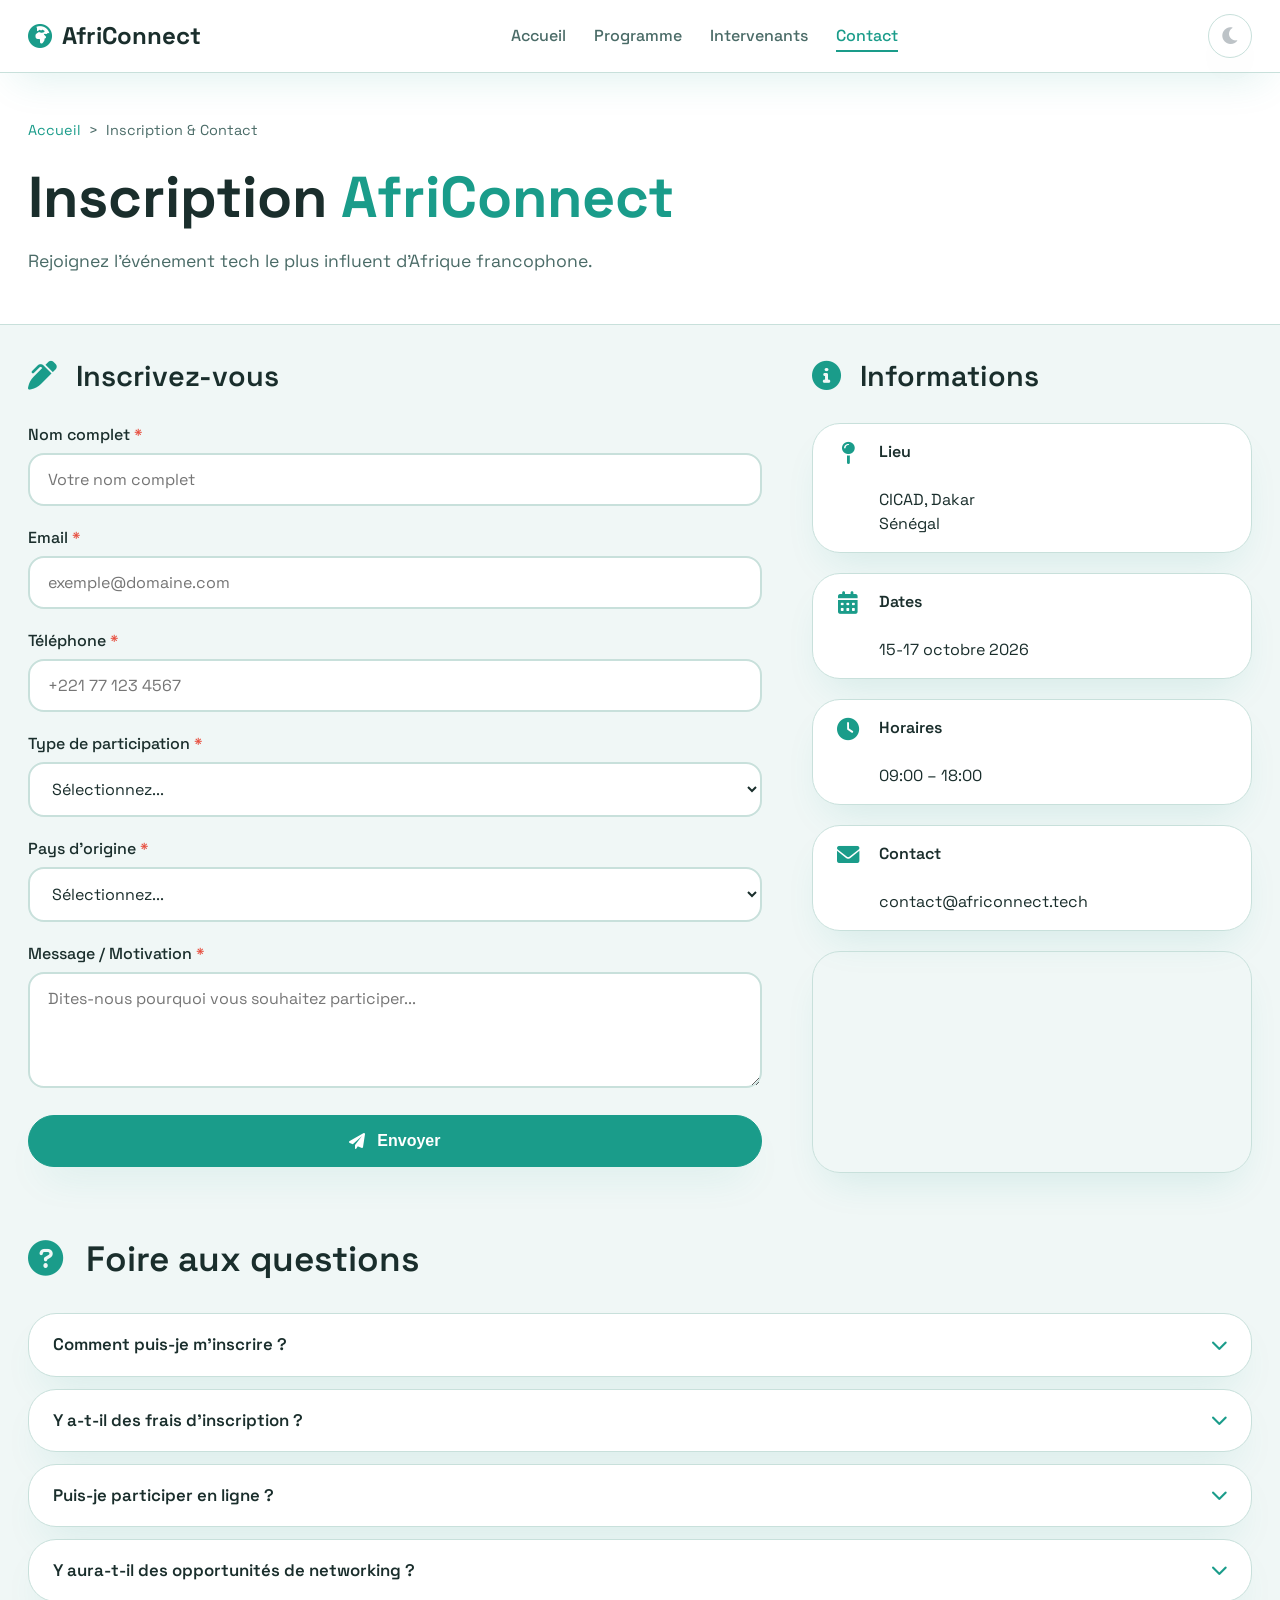
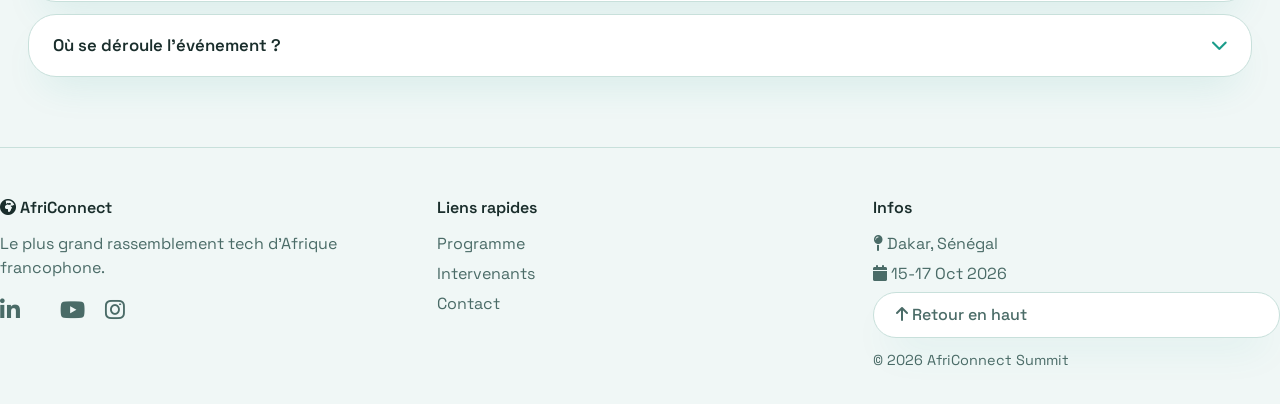
==== contact.html @ 30c9c3df "Initialisation du projet - structure HTML et CSS de base" ====
<!DOCTYPE html>
<html lang="fr">
<head>
    <meta charset="UTF-8" />
    <meta name="viewport" content="width=device-width, initial-scale=1.0" />
    <title>AfriConnect Summit 2026 · Inscription & Contact</title>
    <link rel="preconnect" href="https://fonts.googleapis.com" />
    <link rel="preconnect" href="https://fonts.gstatic.com" crossorigin />
    <link href="https://fonts.googleapis.com/css2?family=Space+Grotesk:wght@400;500;600;700&display=swap" rel="stylesheet" />
    <link rel="stylesheet" href="https://cdnjs.cloudflare.com/ajax/libs/font-awesome/6.0.0-beta3/css/all.min.css" />
    <link rel="stylesheet" href="css/style.css" />

</head>
<body>

    <!--  NAVBAR  -->
    <header class="navbar">
        <a href="index.html" class="logo"><i class="fas fa-globe-africa"></i> AfriConnect</a>
        <input type="checkbox" id="menu-toggle" class="menu-toggle" />
        <label for="menu-toggle" class="hamburger" aria-label="Menu">
            <i class="fas fa-bars"></i>
        </label>
        <div class="nav-links">
            <a href="index.html">Accueil</a>
            <a href="programme.html">Programme</a>
            <a href="intervenants.html">Intervenants</a>
            <a href="contact.html" class="active">Contact</a>
        </div>
        <div class="nav-right">
            <label class="theme-toggle" aria-label="Thème">
                <input type="checkbox" id="themeCheckbox" />
                <i class="fas fa-moon"></i>
                <i class="fas fa-sun"></i>
            </label>
        </div>
    </header>

    <!--  HERO INTERNE  -->
    <section class="inner-hero">
        <div class="container">
            <div class="breadcrumb">
                <a href="index.html">Accueil</a>
                <span class="separator">></span>
                <span>Inscription & Contact</span>
            </div>
            <h1>Inscription <span>AfriConnect</span></h1>
            <p>Rejoignez l'événement tech le plus influent d'Afrique francophone.</p>
        </div>
    </section>

    <!--  FORMULAIRE 2 COLONNES  -->
    <section class="container">
        <div class="contact-wrapper">
            <!-- Formulaire -->
            <div class="form-col">
                <form id="inscriptionForm" novalidate>
                    <h2><i class="fas fa-pen-alt"></i> Inscrivez-vous</h2>
                    
                    <div class="form-group">
                        <label for="nom">Nom complet <span class="required">*</span></label>
                        <input type="text" id="nom" placeholder="Votre nom complet" required />
                        <span class="error-msg" id="nomError">Veuillez saisir votre nom.</span>
                    </div>

                    <div class="form-group">
                        <label for="email">Email <span class="required">*</span></label>
                        <input type="email" id="email" placeholder="exemple@domaine.com" required />
                        <span class="error-msg" id="emailError">Email invalide (ex: nom@domaine.com).</span>
                    </div>

                    <div class="form-group">
                        <label for="telephone">Téléphone <span class="required">*</span></label>
                        <input type="tel" id="telephone" placeholder="+221 77 123 4567" required />
                        <span class="error-msg" id="telephoneError">Minimum 8 chiffres.</span>
                    </div>

                    <div class="form-group">
                        <label for="participation">Type de participation <span class="required">*</span></label>
                        <select id="participation" required>
                            <option value="">Sélectionnez...</option>
                            <option value="presentiel">Présentiel</option>
                            <option value="en-ligne">En ligne</option>
                            <option value="exposant">Exposant</option>
                            <option value="intervenant">Intervenant</option>
                        </select>
                        <span class="error-msg" id="participationError">Veuillez choisir un type.</span>
                    </div>

                    <div class="form-group">
                        <label for="pays">Pays d'origine <span class="required">*</span></label>
                        <select id="pays" required>
                            <option value="">Sélectionnez...</option>
                            <option value="Senegal">Sénégal</option>
                            <option value="CoteIvoire">Côte d'Ivoire</option>
                            <option value="Mali">Mali</option>
                            <option value="Nigeria">Nigeria</option>
                            <option value="Ghana">Ghana</option>
                            <option value="Maroc">Maroc</option>
                            <option value="Tunisie">Tunisie</option>
                            <option value="Algerie">Algérie</option>
                            <option value="Cameroun">Cameroun</option>
                            <option value="RD Congo">RD Congo</option>
                            <option value="Benin">Bénin</option>
                            <option value="Togo">Togo</option>
                        </select>
                        <span class="error-msg" id="paysError">Veuillez sélectionner votre pays.</span>
                    </div>

                    <div class="form-group">
                        <label for="message">Message / Motivation <span class="required">*</span></label>
                        <textarea id="message" rows="4" placeholder="Dites-nous pourquoi vous souhaitez participer..." required></textarea>
                        <span class="error-msg" id="messageError">Minimum 20 caractères.</span>
                    </div>

                    <button type="submit" class="btn btn-primary btn-full"><i class="fas fa-paper-plane"></i> Envoyer</button>
                    <div id="formSuccess" class="success-msg" style="display:none;">
                        <i class="fas fa-check-circle"></i> Inscription validée ! Merci de votre confiance.
                    </div>
                </form>
            </div>

            <!-- Infos droite -->
            <div class="info-col">
                <h2><i class="fas fa-info-circle"></i> Informations</h2>
                <div class="info-item">
                    <i class="fas fa-map-pin"></i>
                    <div><strong>Lieu</strong><br />CICAD, Dakar<br />Sénégal</div>
                </div>
                <div class="info-item">
                    <i class="fas fa-calendar-alt"></i>
                    <div><strong>Dates</strong><br />15-17 octobre 2026</div>
                </div>
                <div class="info-item">
                    <i class="fas fa-clock"></i>
                    <div><strong>Horaires</strong><br />09:00 – 18:00</div>
                </div>
                <div class="info-item">
                    <i class="fas fa-envelope"></i>
                    <div><strong>Contact</strong><br />contact@africonnect.tech</div>
                </div>

                <!-- Carte Google Maps -->
                <div class="map-container">
                    <iframe src="https://www.google.com/maps/embed?pb=!1m18!1m12!1m3!1d15436.78656606714!2d-17.467199!3d14.6937!2m3!1f0!2f0!3f0!3m2!1i1024!2i768!4f13.1!3m3!1m2!1s0xec173d0b2e5c4f7%3A0x5a3a6b6f8c4d8a7!2sDakar%2C%20S%C3%A9n%C3%A9gal!5e0!3m2!1sfr!2sfr!4v1700000000000" 
                            allowfullscreen="" loading="lazy" referrerpolicy="no-referrer-when-downgrade">
                    </iframe>
                </div>
            </div>
        </div>
    </section>

    <!--  FAQ ACCORDÉON CSS PUR  -->
    <section class="container" id="faq">
        <h2 class="section-title"><i class="fas fa-question-circle"></i> Foire aux questions</h2>
        <div class="faq-container">
            <div class="faq-item">
                <input type="checkbox" id="faq1" />
                <label for="faq1" class="faq-question">
                    <span>Comment puis-je m'inscrire ?</span>
                    <i class="fas fa-chevron-down"></i>
                </label>
                <div class="faq-answer">
                    <p>Vous pouvez vous inscrire directement via le formulaire d'inscription ci-dessus. Une confirmation vous sera envoyée par email.</p>
                </div>
            </div>
            <div class="faq-item">
                <input type="checkbox" id="faq2" />
                <label for="faq2" class="faq-question">
                    <span>Y a-t-il des frais d'inscription ?</span>
                    <i class="fas fa-chevron-down"></i>
                </label>
                <div class="faq-answer">
                    <p>L'inscription est gratuite pour les étudiants et les startups. Pour les professionnels, un tarif préférentiel est disponible jusqu'au 1er septembre.</p>
                </div>
            </div>
            <div class="faq-item">
                <input type="checkbox" id="faq3" />
                <label for="faq3" class="faq-question">
                    <span>Puis-je participer en ligne ?</span>
                    <i class="fas fa-chevron-down"></i>
                </label>
                <div class="faq-answer">
                    <p>Oui, une option de participation à distance est disponible avec accès aux streams et aux sessions de networking virtuelles.</p>
                </div>
            </div>
            <div class="faq-item">
                <input type="checkbox" id="faq4" />
                <label for="faq4" class="faq-question">
                    <span>Y aura-t-il des opportunités de networking ?</span>
                    <i class="fas fa-chevron-down"></i>
                </label>
                <div class="faq-answer">
                    <p>Plusieurs temps de networking sont prévus : pauses café, déjeuners, cocktail de clôture et une application de mise en relation.</p>
                </div>
            </div>
            <div class="faq-item">
                <input type="checkbox" id="faq5" />
                <label for="faq5" class="faq-question">
                    <span>Où se déroule l'événement ?</span>
                    <i class="fas fa-chevron-down"></i>
                </label>
                <div class="faq-answer">
                    <p>Le sommet a lieu au CICAD (Centre International de Conférences Abdou Diouf) à Dakar, Sénégal.</p>
                </div>
            </div>
        </div>
    </section>

    <!--  FOOTER  -->
    <footer class="container footer">
        <div class="footer-col">
            <h4><i class="fas fa-globe-africa" style="color: var(--accent);"></i> AfriConnect</h4>
            <p>Le plus grand rassemblement tech d'Afrique francophone.</p>
            <div class="footer-socials">
                <a href="#"><i class="fab fa-linkedin-in"></i></a>
                <a href="#"><i class="fab fa-x-twitter"></i></a>
                <a href="#"><i class="fab fa-youtube"></i></a>
                <a href="#"><i class="fab fa-instagram"></i></a>
            </div>
        </div>
        <div class="footer-col">
            <h4>Liens rapides</h4>
            <a href="programme.html">Programme</a>
            <a href="intervenants.html">Intervenants</a>
            <a href="contact.html">Contact</a>
        </div>
        <div class="footer-col">
            <h4>Infos</h4>
            <p><i class="fas fa-map-pin"></i> Dakar, Sénégal</p>
            <p><i class="fas fa-calendar"></i> 15-17 Oct 2026</p>
            <a href="#" class="back-top"><i class="fas fa-arrow-up"></i> Retour en haut</a>
            <div class="copyright">© 2026 AfriConnect Summit</div>
        </div>
    </footer>

    <script src="js/main.js"></script>
</body>
</html>
---- css/style.css ----
/* ============================================
   AFRICONNECT SUMMIT 2026 - STYLE GLOBAL
   Couleurs aqua / turquoise
   ============================================ */

/* --------------------------------------------
   RESET & VARIABLES
   -------------------------------------------- */

* {
    margin: 0;
    padding: 0;
    box-sizing: border-box;
}

:root {
    --bg: #f0f7f6;
    --blanc: #ffffff;
    --texte: #1a2e2c;
    --texte-clair: #4a6b67;
    --aqua: #1a9c8a;
    --aqua-clair: #4fc3b5;
    --aqua-fonce: #0e7a6b;
    --aqua-pale: #b8e6de;
    --bordure: #c8e0db;
    --ombre: 0 20px 40px -16px rgba(26, 156, 138, 0.15);
    --coins: 28px;
}

body:has(#themeCheckbox:checked) {
    --bg: #0d1f1d;
    --blanc: #1a2e2c;
    --texte: #d4f0eb;
    --texte-clair: #8fcbc0;
    --aqua: #4fc3b5;
    --aqua-clair: #7ad6ca;
    --aqua-fonce: #2a9d8f;
    --aqua-pale: #2a5a54;
    --bordure: #2a4a45;
    --ombre: 0 20px 40px -16px rgba(0,0,0,0.6);
}

body:has(#themeCheckbox:checked) .theme-toggle .fa-moon {
    display: none;
}
body:has(#themeCheckbox:not(:checked)) .theme-toggle .fa-sun {
    display: none;
}

html {
    scroll-behavior: smooth;
}

body {
    font-family: 'Space Grotesk', sans-serif;
    background: var(--bg);
    color: var(--texte);
    transition: background 0.3s;
    line-height: 1.5;
}

.container {
    max-width: 1280px;
    margin: 0 auto;
    padding: 0 28px;
}


/* --------------------------------------------
   NAVBAR (fixe)
   -------------------------------------------- */

.navbar {
    position: fixed;
    top: 0;
    left: 0;
    width: 100%;
    background: var(--blanc);
    border-bottom: 1px solid var(--bordure);
    box-shadow: var(--ombre);
    z-index: 999;
    padding: 14px 28px;
    display: flex;
    justify-content: space-between;
    align-items: center;
    flex-wrap: wrap;
    gap: 12px;
}

.navbar .logo {
    font-weight: 700;
    font-size: 1.5rem;
    display: flex;
    align-items: center;
    gap: 10px;
    color: var(--texte);
    text-decoration: none;
}

.navbar .logo i {
    color: var(--aqua);
}

.nav-links {
    display: flex;
    gap: 28px;
    font-weight: 500;
}

.nav-links a {
    text-decoration: none;
    color: var(--texte-clair);
    transition: 0.2s;
    position: relative;
}

.nav-links a::after {
    content: '';
    position: absolute;
    bottom: -4px;
    left: 0;
    width: 0;
    height: 2px;
    background: var(--aqua);
    transition: 0.25s;
}

.nav-links a:hover {
    color: var(--texte);
}

.nav-links a:hover::after {
    width: 100%;
}

.nav-links a.active {
    color: var(--aqua);
}

.nav-links a.active::after {
    width: 100%;
}

.nav-right {
    display: flex;
    align-items: center;
    gap: 16px;
}

.menu-toggle {
    display: none;
}

.hamburger {
    display: none;
    font-size: 1.6rem;
    cursor: pointer;
    color: var(--texte);
    background: none;
    border: none;
}

.menu-toggle:checked ~ .nav-links {
    display: flex;
}

.theme-toggle {
    background: var(--blanc);
    border: 1px solid var(--bordure);
    border-radius: 60px;
    width: 44px;
    height: 44px;
    font-size: 1.2rem;
    display: flex;
    align-items: center;
    justify-content: center;
    cursor: pointer;
    color: var(--texte);
    transition: 0.2s;
    box-shadow: var(--ombre);
    position: relative;
}

.theme-toggle:hover {
    transform: scale(0.92);
}

.theme-toggle input {
    position: absolute;
    opacity: 0;
    width: 0;
    height: 0;
}

.theme-toggle .fa-sun {
    color: #f39c12;
}
.theme-toggle .fa-moon {
    color: #bdc3c7;
}


/* --------------------------------------------
   BOUTONS
   -------------------------------------------- */

.btn {
    background: var(--blanc);
    border: 1px solid var(--bordure);
    padding: 16px 36px;
    border-radius: 80px;
    font-weight: 600;
    font-size: 1rem;
    color: var(--texte);
    text-decoration: none;
    display: inline-flex;
    align-items: center;
    gap: 12px;
    transition: 0.2s;
    box-shadow: var(--ombre);
    cursor: pointer;
}

.btn-primary {
    background: var(--aqua);
    border-color: var(--aqua);
    color: #fff;
}

.btn-primary:hover {
    background: var(--aqua-clair);
    transform: translateY(-3px);
}

.btn-outline:hover {
    background: var(--blanc);
    border-color: var(--aqua);
    color: var(--aqua);
    transform: translateY(-3px);
}

.btn-full {
    width: 100%;
    justify-content: center;
}

.btn-center {
    text-align: center;
    margin: 12px 0 20px;
}


/* --------------------------------------------
   HERO INTERNE (pages programme, intervenants, contact)
   -------------------------------------------- */

.inner-hero {
    padding: 120px 0 50px;
    background: var(--blanc);
    border-bottom: 1px solid var(--bordure);
    margin-bottom: 20px;
}

.inner-hero h1 {
    font-size: clamp(2.4rem, 6vw, 3.6rem);
    font-weight: 700;
    margin: 12px 0 8px;
}

.inner-hero h1 span {
    color: var(--aqua);
}

.inner-hero p {
    font-size: 1.1rem;
    color: var(--texte-clair);
    max-width: 600px;
}

.breadcrumb {
    display: flex;
    align-items: center;
    gap: 8px;
    font-size: 0.9rem;
    color: var(--texte-clair);
    margin-bottom: 12px;
}

.breadcrumb a {
    color: var(--aqua);
    text-decoration: none;
}

.breadcrumb a:hover {
    text-decoration: underline;
}


/* --------------------------------------------
   TITRES DE SECTIONS
   -------------------------------------------- */

.section-title {
    font-size: 2.2rem;
    font-weight: 600;
    margin: 60px 0 28px;
}

.section-title i {
    color: var(--aqua);
    margin-right: 14px;
}


/* --------------------------------------------
   ANIMATIONS
   -------------------------------------------- */

.section-fade {
    opacity: 0;
    transform: translateY(20px);
    animation: fadeInScroll 0.7s ease forwards;
}

.section-fade:nth-child(1) { animation-delay: 0.1s; }
.section-fade:nth-child(2) { animation-delay: 0.2s; }
.section-fade:nth-child(3) { animation-delay: 0.3s; }
.section-fade:nth-child(4) { animation-delay: 0.4s; }
.section-fade:nth-child(5) { animation-delay: 0.5s; }

@keyframes fadeInScroll {
    0% { opacity: 0; transform: translateY(20px); }
    100% { opacity: 1; transform: translateY(0); }
}


/* --------------------------------------------
   FOOTER
   -------------------------------------------- */

.footer {
    margin-top: 70px;
    padding: 48px 0 32px;
    border-top: 1px solid var(--bordure);
    display: flex;
    flex-wrap: wrap;
    justify-content: space-between;
    gap: 30px;
}

.footer-col {
    flex: 1 1 180px;
}

.footer-col h4 {
    font-weight: 600;
    margin-bottom: 12px;
}

.footer-col a,
.footer-col p {
    color: var(--texte-clair);
    text-decoration: none;
    display: block;
    margin: 6px 0;
    transition: 0.2s;
}

.footer-col a:hover {
    color: var(--aqua);
}

.footer-socials {
    display: flex;
    gap: 20px;
    font-size: 1.4rem;
    margin-top: 8px;
}

.footer-socials a {
    color: var(--texte-clair);
    transition: 0.2s;
}

.footer-socials a:hover {
    color: var(--aqua);
    transform: translateY(-2px);
}

.back-top {
    display: inline-block;
    margin-top: 12px;
    background: var(--blanc);
    border: 1px solid var(--bordure);
    border-radius: 60px;
    padding: 10px 22px;
    font-weight: 500;
    color: var(--texte);
    text-decoration: none;
    box-shadow: var(--ombre);
    transition: 0.2s;
}

.back-top:hover {
    background: var(--aqua);
    color: #fff;
    border-color: var(--aqua);
}

.copyright {
    color: var(--texte-clair);
    font-size: 0.9rem;
    margin-top: 12px;
}


/* ============================================
   PAGE ACCUEIL (index.html)
   ============================================ */

.hero {
    min-height: 100vh;
    display: flex;
    align-items: center;
    padding: 100px 0 60px;
    animation: fadeInUp 0.9s ease forwards;
}

@keyframes fadeInUp {
    0% { opacity: 0; transform: translateY(30px); }
    100% { opacity: 1; transform: translateY(0); }
}

.hero-content {
    max-width: 820px;
}

.hero-badge {
    display: inline-flex;
    align-items: center;
    gap: 10px;
    background: var(--blanc);
    border: 1px solid var(--bordure);
    border-radius: 60px;
    padding: 8px 22px 8px 18px;
    font-weight: 500;
    font-size: 0.9rem;
    color: var(--texte-clair);
    box-shadow: var(--ombre);
    margin-bottom: 24px;
}

.hero-badge i {
    color: var(--aqua);
}

.hero h1 {
    font-size: clamp(2.8rem, 9vw, 5rem);
    font-weight: 700;
    line-height: 1.1;
}

.hero h1 span {
    color: var(--aqua);
    border-bottom: 4px solid var(--aqua-clair);
}

.hero p {
    font-size: 1.25rem;
    color: var(--texte-clair);
    max-width: 580px;
    margin: 20px 0 24px;
}

.hero-actions {
    display: flex;
    flex-wrap: wrap;
    gap: 18px;
    margin-bottom: 30px;
}

.countdown {
    display: flex;
    gap: 20px;
    flex-wrap: wrap;
    margin-top: 8px;
}

.countdown-item {
    background: var(--blanc);
    border: 1px solid var(--bordure);
    border-radius: 20px;
    padding: 12px 24px;
    min-width: 80px;
    text-align: center;
    box-shadow: var(--ombre);
}

.countdown-item .number {
    font-size: 2.2rem;
    font-weight: 700;
    color: var(--aqua);
    line-height: 1.2;
}

.countdown-item .label {
    font-size: 0.8rem;
    text-transform: uppercase;
    letter-spacing: 0.06em;
    color: var(--texte-clair);
}

.stats-grid {
    display: grid;
    grid-template-columns: repeat(auto-fit, minmax(160px, 1fr));
    gap: 28px;
    margin: 20px 0 40px;
}

.stat-card {
    background: var(--blanc);
    border-radius: var(--coins);
    padding: 28px 16px;
    text-align: center;
    border: 1px solid var(--bordure);
    box-shadow: var(--ombre);
    transition: 0.2s;
}

.stat-card:hover {
    border-color: var(--aqua-clair);
    transform: translateY(-4px);
}

.stat-number {
    font-size: 3rem;
    font-weight: 700;
    color: var(--aqua);
    line-height: 1.2;
}

.stat-label {
    font-size: 1rem;
    color: var(--texte-clair);
    margin-top: 4px;
}

.flex-3 {
    display: flex;
    flex-wrap: wrap;
    gap: 30px;
    margin: 16px 0 30px;
}

.flex-3 .arg {
    flex: 1 1 220px;
    background: var(--blanc);
    border-radius: var(--coins);
    padding: 32px 24px;
    border: 1px solid var(--bordure);
    box-shadow: var(--ombre);
    transition: 0.25s;
}

.flex-3 .arg:hover {
    transform: translateY(-6px);
    border-color: var(--aqua-clair);
}

.flex-3 .arg i {
    font-size: 2.6rem;
    color: var(--aqua);
    margin-bottom: 18px;
}

.flex-3 .arg h3 {
    font-size: 1.4rem;
    font-weight: 600;
}

.flex-3 .arg p {
    color: var(--texte-clair);
    margin-top: 6px;
}

.speakers-grid {
    display: grid;
    grid-template-columns: repeat(auto-fit, minmax(180px, 1fr));
    gap: 28px;
    margin: 16px 0 24px;
}

.speaker-card {
    background: var(--blanc);
    border-radius: var(--coins);
    padding: 28px 14px;
    text-align: center;
    border: 1px solid var(--bordure);
    transition: 0.25s;
    box-shadow: var(--ombre);
}

.speaker-card:hover {
    transform: scale(0.96);
    border-color: var(--aqua);
}

.speaker-card .avatar {
    width: 80px;
    height: 80px;
    border-radius: 50%;
    background: var(--aqua-clair);
    margin: 0 auto 14px;
    display: flex;
    align-items: center;
    justify-content: center;
    font-size: 2rem;
    color: #fff;
    font-weight: 600;
}

.speaker-card h4 {
    font-weight: 600;
    font-size: 1.1rem;
}

.speaker-card .title {
    color: var(--texte-clair);
    font-size: 0.9rem;
}

.speaker-card .country {
    font-size: 0.8rem;
    color: var(--aqua);
    font-weight: 500;
}

.sponsors-tier {
    display: flex;
    flex-wrap: wrap;
    align-items: center;
    justify-content: center;
    gap: 40px 60px;
    margin: 20px 0 30px;
}

.sponsor {
    background: var(--blanc);
    border: 1px solid var(--bordure);
    border-radius: 20px;
    padding: 16px 32px;
    box-shadow: var(--ombre);
    font-weight: 600;
    color: var(--texte-clair);
    transition: 0.2s;
    display: flex;
    align-items: center;
    gap: 12px;
}

.sponsor i {
    color: var(--aqua);
}

.sponsor.gold {
    font-size: 2rem;
    padding: 24px 48px;
    border-color: #d4af37;
}

.sponsor.silver {
    font-size: 1.5rem;
    padding: 18px 36px;
    border-color: #b0b0b0;
}

.sponsor.bronze {
    font-size: 1.2rem;
    padding: 14px 28px;
    border-color: #cd7f32;
}

.sponsor:hover {
    transform: scale(1.02);
    border-color: var(--aqua);
}


/* ============================================
   PAGE PROGRAMME (programme.html)
   ============================================ */

.tabs-container {
    margin: 40px 0 20px;
}

.tabs-nav {
    display: flex;
    gap: 8px;
    border-bottom: 2px solid var(--bordure);
    padding-bottom: 4px;
    flex-wrap: wrap;
}

.tab-btn {
    background: none;
    border: none;
    padding: 14px 32px;
    font-family: inherit;
    font-weight: 600;
    font-size: 1rem;
    color: var(--texte-clair);
    cursor: pointer;
    border-radius: 12px 12px 0 0;
    transition: 0.3s;
}

.tab-btn:hover {
    color: var(--texte);
    background: var(--blanc);
}

.tab-btn.active {
    color: var(--aqua);
    background: var(--blanc);
    border-bottom: 3px solid var(--aqua);
}

.tab-content {
    display: none;
    padding: 24px 0;
    animation: fadeTab 0.4s ease;
}

.tab-content.active {
    display: block;
}

@keyframes fadeTab {
    0% { opacity: 0; transform: translateY(10px); }
    100% { opacity: 1; transform: translateY(0); }
}

.day-title {
    font-size: 1.4rem;
    font-weight: 600;
    margin-bottom: 18px;
    color: var(--aqua);
}

.day-title i {
    margin-right: 12px;
}

.schedule {
    width: 100%;
    border-collapse: collapse;
    border-radius: var(--coins);
    overflow: hidden;
    box-shadow: var(--ombre);
}

.schedule thead {
    background: var(--aqua);
    color: #fff;
}

.schedule th {
    padding: 14px 20px;
    text-align: left;
    font-weight: 600;
}

.schedule td {
    padding: 14px 20px;
    border-bottom: 1px solid var(--bordure);
}

.schedule tbody tr:nth-child(even) {
    background: var(--blanc);
}

.schedule tbody tr:nth-child(odd) {
    background: var(--bg);
}

.schedule tbody tr:hover {
    background: var(--aqua-clair);
    color: #fff;
}

.themes-grid {
    display: grid;
    grid-template-columns: repeat(2, 1fr);
    gap: 28px;
    margin: 20px 0 40px;
}

.theme-card {
    background: var(--blanc);
    border-radius: var(--coins);
    padding: 32px 28px;
    border: 1px solid var(--bordure);
    box-shadow: var(--ombre);
    transition: 0.3s;
    text-align: center;
}

.theme-card:hover {
    transform: translateY(-6px);
    border-color: var(--aqua);
}

.theme-card i {
    font-size: 2.8rem;
    color: var(--aqua);
    margin-bottom: 14px;
}

.theme-card h3 {
    font-size: 1.3rem;
    font-weight: 600;
}

.theme-card p {
    color: var(--texte-clair);
    margin-top: 6px;
}


/* ============================================
   PAGE INTERVENANTS (intervenants.html)
   ============================================ */

.filters-container {
    display: flex;
    gap: 12px;
    flex-wrap: wrap;
    margin: 20px 0 32px;
}

.filter-btn {
    background: var(--blanc);
    border: 1px solid var(--bordure);
    padding: 10px 24px;
    border-radius: 60px;
    font-family: inherit;
    font-weight: 500;
    font-size: 0.95rem;
    color: var(--texte-clair);
    cursor: pointer;
    transition: 0.25s;
    box-shadow: var(--ombre);
}

.filter-btn:hover {
    border-color: var(--aqua);
    color: var(--texte);
    transform: translateY(-2px);
}

.filter-btn.active {
    background: var(--aqua);
    border-color: var(--aqua);
    color: #fff;
}

.speakers-grid-full {
    display: grid;
    grid-template-columns: repeat(3, 1fr);
    gap: 28px;
    margin: 16px 0 40px;
}

.speaker-full {
    background: var(--blanc);
    border-radius: var(--coins);
    padding: 32px 20px;
    text-align: center;
    border: 1px solid var(--bordure);
    transition: 0.3s;
    box-shadow: var(--ombre);
}

.speaker-full:hover {
    transform: translateY(-8px);
    box-shadow: 0 30px 50px -20px rgba(26, 156, 138, 0.2);
    border-color: var(--aqua);
}

.speaker-full .avatar-lg {
    width: 100px;
    height: 100px;
    border-radius: 50%;
    background: var(--aqua-clair);
    margin: 0 auto 16px;
    display: flex;
    align-items: center;
    justify-content: center;
    font-size: 2.6rem;
    color: #fff;
    font-weight: 600;
}

.speaker-full h4 {
    font-weight: 600;
    font-size: 1.2rem;
}

.speaker-full .specialite {
    color: var(--texte-clair);
    font-size: 0.95rem;
    margin: 4px 0;
}

.speaker-full .pays {
    font-size: 0.85rem;
    color: var(--aqua);
    font-weight: 500;
}

.speaker-full .pays i {
    margin-right: 6px;
}

.speaker-full .tag {
    display: inline-block;
    margin-top: 10px;
    padding: 4px 16px;
    border-radius: 60px;
    font-size: 0.75rem;
    font-weight: 600;
    background: var(--aqua-clair);
    color: #fff;
}

.speaker-full.hidden {
    display: none;
}


/* ============================================
   PAGE CONTACT (contact.html)
   ============================================ */

.contact-wrapper {
    display: flex;
    gap: 50px;
    margin: 30px 0 20px;
    align-items: flex-start;
}

.form-col {
    flex: 2;
}

.info-col {
    flex: 1.2;
    position: sticky;
    top: 100px;
}

.form-col h2 {
    font-size: 1.8rem;
    font-weight: 600;
    margin-bottom: 24px;
}

.form-col h2 i {
    color: var(--aqua);
    margin-right: 12px;
}

.form-group {
    margin-bottom: 20px;
}

.form-group label {
    display: block;
    font-weight: 500;
    margin-bottom: 6px;
}

.form-group .required {
    color: #e74c3c;
}

.form-group input,
.form-group select,
.form-group textarea {
    width: 100%;
    padding: 14px 18px;
    border: 2px solid var(--bordure);
    border-radius: 16px;
    font-family: inherit;
    font-size: 1rem;
    background: var(--blanc);
    color: var(--texte);
    transition: 0.25s;
    outline: none;
}

.form-group input:focus,
.form-group select:focus,
.form-group textarea:focus {
    border-color: var(--aqua);
    box-shadow: 0 0 0 4px rgba(26, 156, 138, 0.1);
}

.form-group textarea {
    resize: vertical;
    min-height: 100px;
}

.form-group input.error,
.form-group select.error,
.form-group textarea.error {
    border-color: #e74c3c;
}

.form-group input.success,
.form-group select.success,
.form-group textarea.success {
    border-color: #27ae60;
}

.error-msg {
    display: none;
    color: #e74c3c;
    font-size: 0.85rem;
    margin-top: 4px;
}

.error-msg.visible {
    display: block;
}

.success-msg {
    background: #27ae60;
    color: #fff;
    padding: 16px 24px;
    border-radius: 16px;
    margin-top: 16px;
    display: none;
    font-weight: 500;
}

.success-msg i {
    margin-right: 10px;
}

.success-msg.show {
    display: block;
    animation: fadeSuccess 0.5s ease;
}

@keyframes fadeSuccess {
    0% { opacity: 0; transform: scale(0.95); }
    100% { opacity: 1; transform: scale(1); }
}

.info-col h2 {
    font-size: 1.8rem;
    font-weight: 600;
    margin-bottom: 24px;
}

.info-col h2 i {
    color: var(--aqua);
    margin-right: 12px;
}

.info-item {
    display: flex;
    gap: 16px;
    margin-bottom: 20px;
    padding: 16px 20px;
    background: var(--blanc);
    border-radius: var(--coins);
    border: 1px solid var(--bordure);
    box-shadow: var(--ombre);
}

.info-item i {
    font-size: 1.4rem;
    color: var(--aqua);
    width: 30px;
    text-align: center;
    margin-top: 2px;
}

.info-item strong {
    display: block;
    font-weight: 600;
}

.map-container {
    margin-top: 20px;
    border-radius: var(--coins);
    overflow: hidden;
    border: 1px solid var(--bordure);
    box-shadow: var(--ombre);
}

.map-container iframe {
    width: 100%;
    height: 220px;
    border: 0;
    display: block;
}

.faq-container {
    margin: 20px 0 40px;
    display: flex;
    flex-direction: column;
    gap: 12px;
}

.faq-item {
    background: var(--blanc);
    border: 1px solid var(--bordure);
    border-radius: var(--coins);
    overflow: hidden;
    box-shadow: var(--ombre);
    transition: 0.3s;
}

.faq-item:hover {
    border-color: var(--aqua-clair);
}

.faq-item input {
    display: none;
}

.faq-question {
    display: flex;
    justify-content: space-between;
    align-items: center;
    padding: 18px 24px;
    cursor: pointer;
    font-weight: 600;
    font-size: 1.05rem;
    transition: 0.2s;
    user-select: none;
}

.faq-question:hover {
    background: var(--bg);
}

.faq-question i {
    transition: transform 0.3s ease;
    color: var(--aqua);
}

.faq-item input:checked ~ .faq-question i {
    transform: rotate(180deg);
}

.faq-answer {
    max-height: 0;
    overflow: hidden;
    transition: max-height 0.4s ease, padding 0.3s ease;
    padding: 0 24px;
    color: var(--texte-clair);
}

.faq-item input:checked ~ .faq-answer {
    max-height: 200px;
    padding: 0 24px 20px;
}


/* ============================================
   RESPONSIVE (toutes les pages)
   ============================================ */

@media (max-width: 768px) {
    .hamburger {
        display: block;
    }
    .nav-links {
        display: none;
        flex-direction: column;
        align-items: center;
        gap: 12px;
        width: 100%;
        padding: 12px 0 6px;
        order: 3;
    }
    .menu-toggle:checked ~ .nav-links {
        display: flex;
    }
    .navbar {
        flex-wrap: wrap;
    }
    .nav-right {
        margin-left: auto;
    }
    .inner-hero {
        padding: 100px 0 35px;
    }
    .section-title {
        font-size: 1.8rem;
        margin: 40px 0 20px;
    }

    .themes-grid {
        grid-template-columns: 1fr;
    }
    .tab-btn {
        padding: 10px 20px;
        font-size: 0.9rem;
        flex: 1;
        text-align: center;
    }
    .schedule {
        font-size: 0.85rem;
    }
    .schedule th,
    .schedule td {
        padding: 10px 12px;
    }

    .contact-wrapper {
        flex-direction: column;
    }
    .info-col {
        position: static;
        width: 100%;
    }
    .map-container iframe {
        height: 180px;
    }
}

@media (max-width: 600px) {
    .inner-hero h1 {
        font-size: 2rem;
    }
    .footer {
        flex-direction: column;
        gap: 20px;
    }
    .hero h1 {
        font-size: 2.4rem;
    }
    .countdown-item {
        padding: 8px 16px;
        min-width: 60px;
    }
    .countdown-item .number {
        font-size: 1.6rem;
    }
    .sponsor.gold {
        font-size: 1.4rem;
        padding: 16px 28px;
    }
    .sponsor.silver {
        font-size: 1.2rem;
        padding: 14px 24px;
    }
    .sponsor.bronze {
        font-size: 1rem;
        padding: 12px 20px;
    }

    .schedule {
        font-size: 0.75rem;
    }
    .schedule th,
    .schedule td {
        padding: 8px 8px;
    }
    .schedule td:last-child,
    .schedule th:last-child {
        display: none;
    }

    .speakers-grid-full {
        grid-template-columns: 1fr;
        gap: 20px;
    }
    .speakers-grid {
        grid-template-columns: 1fr;
    }
    .filters-container {
        justify-content: center;
    }
    .filter-btn {
        padding: 8px 16px;
        font-size: 0.85rem;
    }
    .speaker-full .avatar-lg {
        width: 80px;
        height: 80px;
        font-size: 2rem;
    }

    .form-col h2,
    .info-col h2 {
        font-size: 1.4rem;
    }
    .form-group input,
    .form-group select,
    .form-group textarea {
        padding: 12px 14px;
        font-size: 0.95rem;
    }
    .faq-question {
        font-size: 0.95rem;
        padding: 14px 18px;
    }
    .faq-answer {
        font-size: 0.9rem;
    }
    .info-item {
        padding: 12px 16px;
    }
}

@media (max-width: 992px) {
    .speakers-grid-full {
        grid-template-columns: repeat(2, 1fr);
    }
}
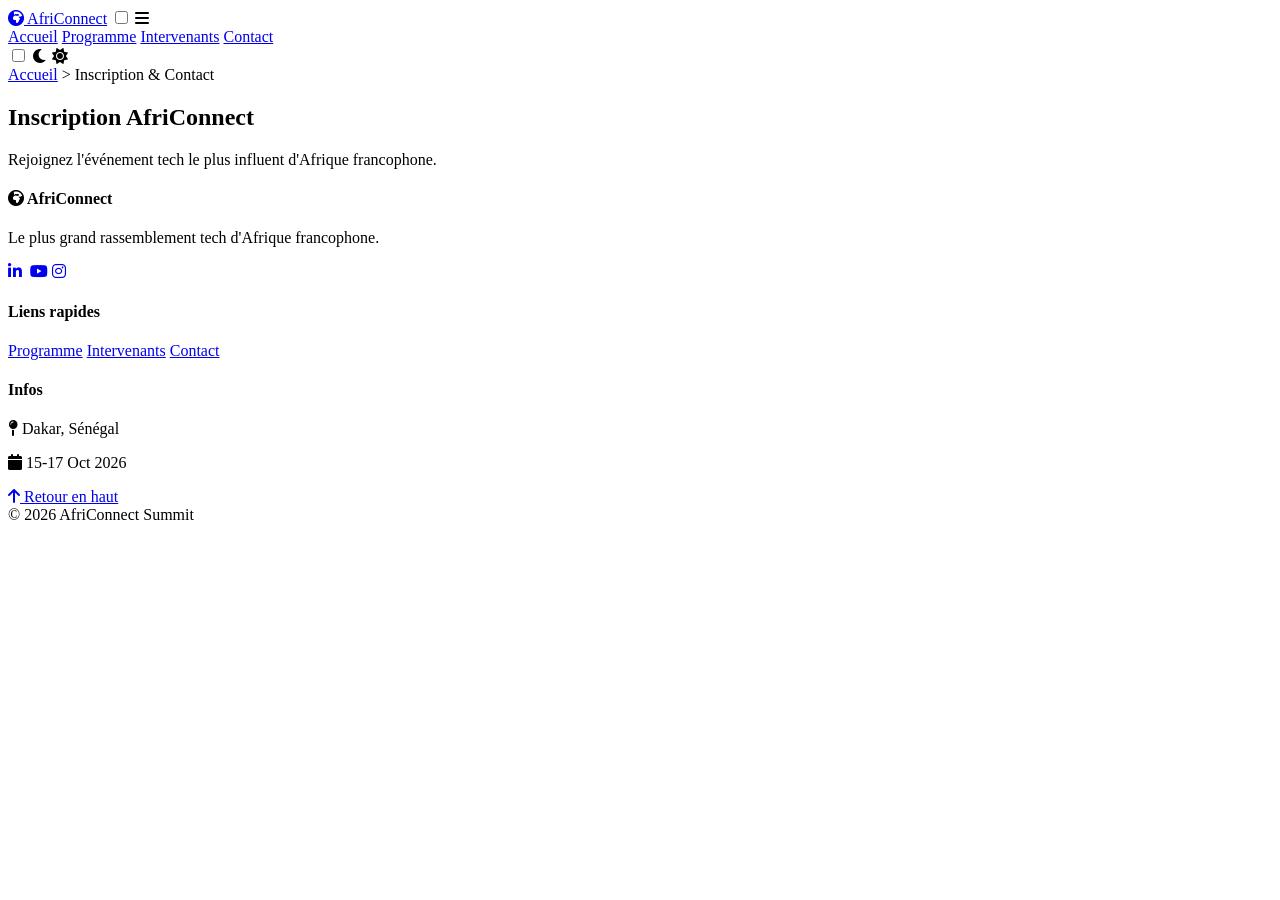
==== commit 6893785e: "Ajout de la navbar scrolled et du menu hamburger amélioré" ====
--- a/contact.html
+++ b/contact.html
@@ -8,18 +8,14 @@
     <link rel="preconnect" href="https://fonts.gstatic.com" crossorigin />
     <link href="https://fonts.googleapis.com/css2?family=Space+Grotesk:wght@400;500;600;700&display=swap" rel="stylesheet" />
     <link rel="stylesheet" href="https://cdnjs.cloudflare.com/ajax/libs/font-awesome/6.0.0-beta3/css/all.min.css" />
-    <link rel="stylesheet" href="css/style.css" />
-
+    <link rel="stylesheet" href="style.css" />
 </head>
 <body>
 
-    <!--  NAVBAR  -->
     <header class="navbar">
         <a href="index.html" class="logo"><i class="fas fa-globe-africa"></i> AfriConnect</a>
         <input type="checkbox" id="menu-toggle" class="menu-toggle" />
-        <label for="menu-toggle" class="hamburger" aria-label="Menu">
-            <i class="fas fa-bars"></i>
-        </label>
+        <label for="menu-toggle" class="hamburger"><i class="fas fa-bars"></i></label>
         <div class="nav-links">
             <a href="index.html">Accueil</a>
             <a href="programme.html">Programme</a>
@@ -27,7 +23,7 @@
             <a href="contact.html" class="active">Contact</a>
         </div>
         <div class="nav-right">
-            <label class="theme-toggle" aria-label="Thème">
+            <label class="theme-toggle">
                 <input type="checkbox" id="themeCheckbox" />
                 <i class="fas fa-moon"></i>
                 <i class="fas fa-sun"></i>
@@ -35,181 +31,29 @@
         </div>
     </header>
 
-    <!--  HERO INTERNE  -->
-    <section class="inner-hero">
-        <div class="container">
-            <div class="breadcrumb">
-                <a href="index.html">Accueil</a>
-                <span class="separator">></span>
-                <span>Inscription & Contact</span>
+    <main>
+        <section class="inner-hero">
+            <div class="container">
+                <div class="breadcrumb">
+                    <a href="index.html">Accueil</a>
+                    <span class="separator">></span>
+                    <span>Inscription & Contact</span>
+                </div>
+                <h1>Inscription <span>AfriConnect</span></h1>
+                <p>Rejoignez l'événement tech le plus influent d'Afrique francophone.</p>
             </div>
-            <h1>Inscription <span>AfriConnect</span></h1>
-            <p>Rejoignez l'événement tech le plus influent d'Afrique francophone.</p>
-        </div>
-    </section>
+        </section>
+        <section class="container">
+            <!-- Contenu à venir -->
+        </section>
+        <section class="container section-fade">
+            <!-- Contenu à venir -->
+        </section>
+    </main>
 
-    <!--  FORMULAIRE 2 COLONNES  -->
-    <section class="container">
-        <div class="contact-wrapper">
-            <!-- Formulaire -->
-            <div class="form-col">
-                <form id="inscriptionForm" novalidate>
-                    <h2><i class="fas fa-pen-alt"></i> Inscrivez-vous</h2>
-                    
-                    <div class="form-group">
-                        <label for="nom">Nom complet <span class="required">*</span></label>
-                        <input type="text" id="nom" placeholder="Votre nom complet" required />
-                        <span class="error-msg" id="nomError">Veuillez saisir votre nom.</span>
-                    </div>
-
-                    <div class="form-group">
-                        <label for="email">Email <span class="required">*</span></label>
-                        <input type="email" id="email" placeholder="exemple@domaine.com" required />
-                        <span class="error-msg" id="emailError">Email invalide (ex: nom@domaine.com).</span>
-                    </div>
-
-                    <div class="form-group">
-                        <label for="telephone">Téléphone <span class="required">*</span></label>
-                        <input type="tel" id="telephone" placeholder="+221 77 123 4567" required />
-                        <span class="error-msg" id="telephoneError">Minimum 8 chiffres.</span>
-                    </div>
-
-                    <div class="form-group">
-                        <label for="participation">Type de participation <span class="required">*</span></label>
-                        <select id="participation" required>
-                            <option value="">Sélectionnez...</option>
-                            <option value="presentiel">Présentiel</option>
-                            <option value="en-ligne">En ligne</option>
-                            <option value="exposant">Exposant</option>
-                            <option value="intervenant">Intervenant</option>
-                        </select>
-                        <span class="error-msg" id="participationError">Veuillez choisir un type.</span>
-                    </div>
-
-                    <div class="form-group">
-                        <label for="pays">Pays d'origine <span class="required">*</span></label>
-                        <select id="pays" required>
-                            <option value="">Sélectionnez...</option>
-                            <option value="Senegal">Sénégal</option>
-                            <option value="CoteIvoire">Côte d'Ivoire</option>
-                            <option value="Mali">Mali</option>
-                            <option value="Nigeria">Nigeria</option>
-                            <option value="Ghana">Ghana</option>
-                            <option value="Maroc">Maroc</option>
-                            <option value="Tunisie">Tunisie</option>
-                            <option value="Algerie">Algérie</option>
-                            <option value="Cameroun">Cameroun</option>
-                            <option value="RD Congo">RD Congo</option>
-                            <option value="Benin">Bénin</option>
-                            <option value="Togo">Togo</option>
-                        </select>
-                        <span class="error-msg" id="paysError">Veuillez sélectionner votre pays.</span>
-                    </div>
-
-                    <div class="form-group">
-                        <label for="message">Message / Motivation <span class="required">*</span></label>
-                        <textarea id="message" rows="4" placeholder="Dites-nous pourquoi vous souhaitez participer..." required></textarea>
-                        <span class="error-msg" id="messageError">Minimum 20 caractères.</span>
-                    </div>
-
-                    <button type="submit" class="btn btn-primary btn-full"><i class="fas fa-paper-plane"></i> Envoyer</button>
-                    <div id="formSuccess" class="success-msg" style="display:none;">
-                        <i class="fas fa-check-circle"></i> Inscription validée ! Merci de votre confiance.
-                    </div>
-                </form>
-            </div>
-
-            <!-- Infos droite -->
-            <div class="info-col">
-                <h2><i class="fas fa-info-circle"></i> Informations</h2>
-                <div class="info-item">
-                    <i class="fas fa-map-pin"></i>
-                    <div><strong>Lieu</strong><br />CICAD, Dakar<br />Sénégal</div>
-                </div>
-                <div class="info-item">
-                    <i class="fas fa-calendar-alt"></i>
-                    <div><strong>Dates</strong><br />15-17 octobre 2026</div>
-                </div>
-                <div class="info-item">
-                    <i class="fas fa-clock"></i>
-                    <div><strong>Horaires</strong><br />09:00 – 18:00</div>
-                </div>
-                <div class="info-item">
-                    <i class="fas fa-envelope"></i>
-                    <div><strong>Contact</strong><br />contact@africonnect.tech</div>
-                </div>
-
-                <!-- Carte Google Maps -->
-                <div class="map-container">
-                    <iframe src="https://www.google.com/maps/embed?pb=!1m18!1m12!1m3!1d15436.78656606714!2d-17.467199!3d14.6937!2m3!1f0!2f0!3f0!3m2!1i1024!2i768!4f13.1!3m3!1m2!1s0xec173d0b2e5c4f7%3A0x5a3a6b6f8c4d8a7!2sDakar%2C%20S%C3%A9n%C3%A9gal!5e0!3m2!1sfr!2sfr!4v1700000000000" 
-                            allowfullscreen="" loading="lazy" referrerpolicy="no-referrer-when-downgrade">
-                    </iframe>
-                </div>
-            </div>
-        </div>
-    </section>
-
-    <!--  FAQ ACCORDÉON CSS PUR  -->
-    <section class="container" id="faq">
-        <h2 class="section-title"><i class="fas fa-question-circle"></i> Foire aux questions</h2>
-        <div class="faq-container">
-            <div class="faq-item">
-                <input type="checkbox" id="faq1" />
-                <label for="faq1" class="faq-question">
-                    <span>Comment puis-je m'inscrire ?</span>
-                    <i class="fas fa-chevron-down"></i>
-                </label>
-                <div class="faq-answer">
-                    <p>Vous pouvez vous inscrire directement via le formulaire d'inscription ci-dessus. Une confirmation vous sera envoyée par email.</p>
-                </div>
-            </div>
-            <div class="faq-item">
-                <input type="checkbox" id="faq2" />
-                <label for="faq2" class="faq-question">
-                    <span>Y a-t-il des frais d'inscription ?</span>
-                    <i class="fas fa-chevron-down"></i>
-                </label>
-                <div class="faq-answer">
-                    <p>L'inscription est gratuite pour les étudiants et les startups. Pour les professionnels, un tarif préférentiel est disponible jusqu'au 1er septembre.</p>
-                </div>
-            </div>
-            <div class="faq-item">
-                <input type="checkbox" id="faq3" />
-                <label for="faq3" class="faq-question">
-                    <span>Puis-je participer en ligne ?</span>
-                    <i class="fas fa-chevron-down"></i>
-                </label>
-                <div class="faq-answer">
-                    <p>Oui, une option de participation à distance est disponible avec accès aux streams et aux sessions de networking virtuelles.</p>
-                </div>
-            </div>
-            <div class="faq-item">
-                <input type="checkbox" id="faq4" />
-                <label for="faq4" class="faq-question">
-                    <span>Y aura-t-il des opportunités de networking ?</span>
-                    <i class="fas fa-chevron-down"></i>
-                </label>
-                <div class="faq-answer">
-                    <p>Plusieurs temps de networking sont prévus : pauses café, déjeuners, cocktail de clôture et une application de mise en relation.</p>
-                </div>
-            </div>
-            <div class="faq-item">
-                <input type="checkbox" id="faq5" />
-                <label for="faq5" class="faq-question">
-                    <span>Où se déroule l'événement ?</span>
-                    <i class="fas fa-chevron-down"></i>
-                </label>
-                <div class="faq-answer">
-                    <p>Le sommet a lieu au CICAD (Centre International de Conférences Abdou Diouf) à Dakar, Sénégal.</p>
-                </div>
-            </div>
-        </div>
-    </section>
-
-    <!--  FOOTER  -->
     <footer class="container footer">
         <div class="footer-col">
-            <h4><i class="fas fa-globe-africa" style="color: var(--accent);"></i> AfriConnect</h4>
+            <h4><i class="fas fa-globe-africa"></i> AfriConnect</h4>
             <p>Le plus grand rassemblement tech d'Afrique francophone.</p>
             <div class="footer-socials">
                 <a href="#"><i class="fab fa-linkedin-in"></i></a>
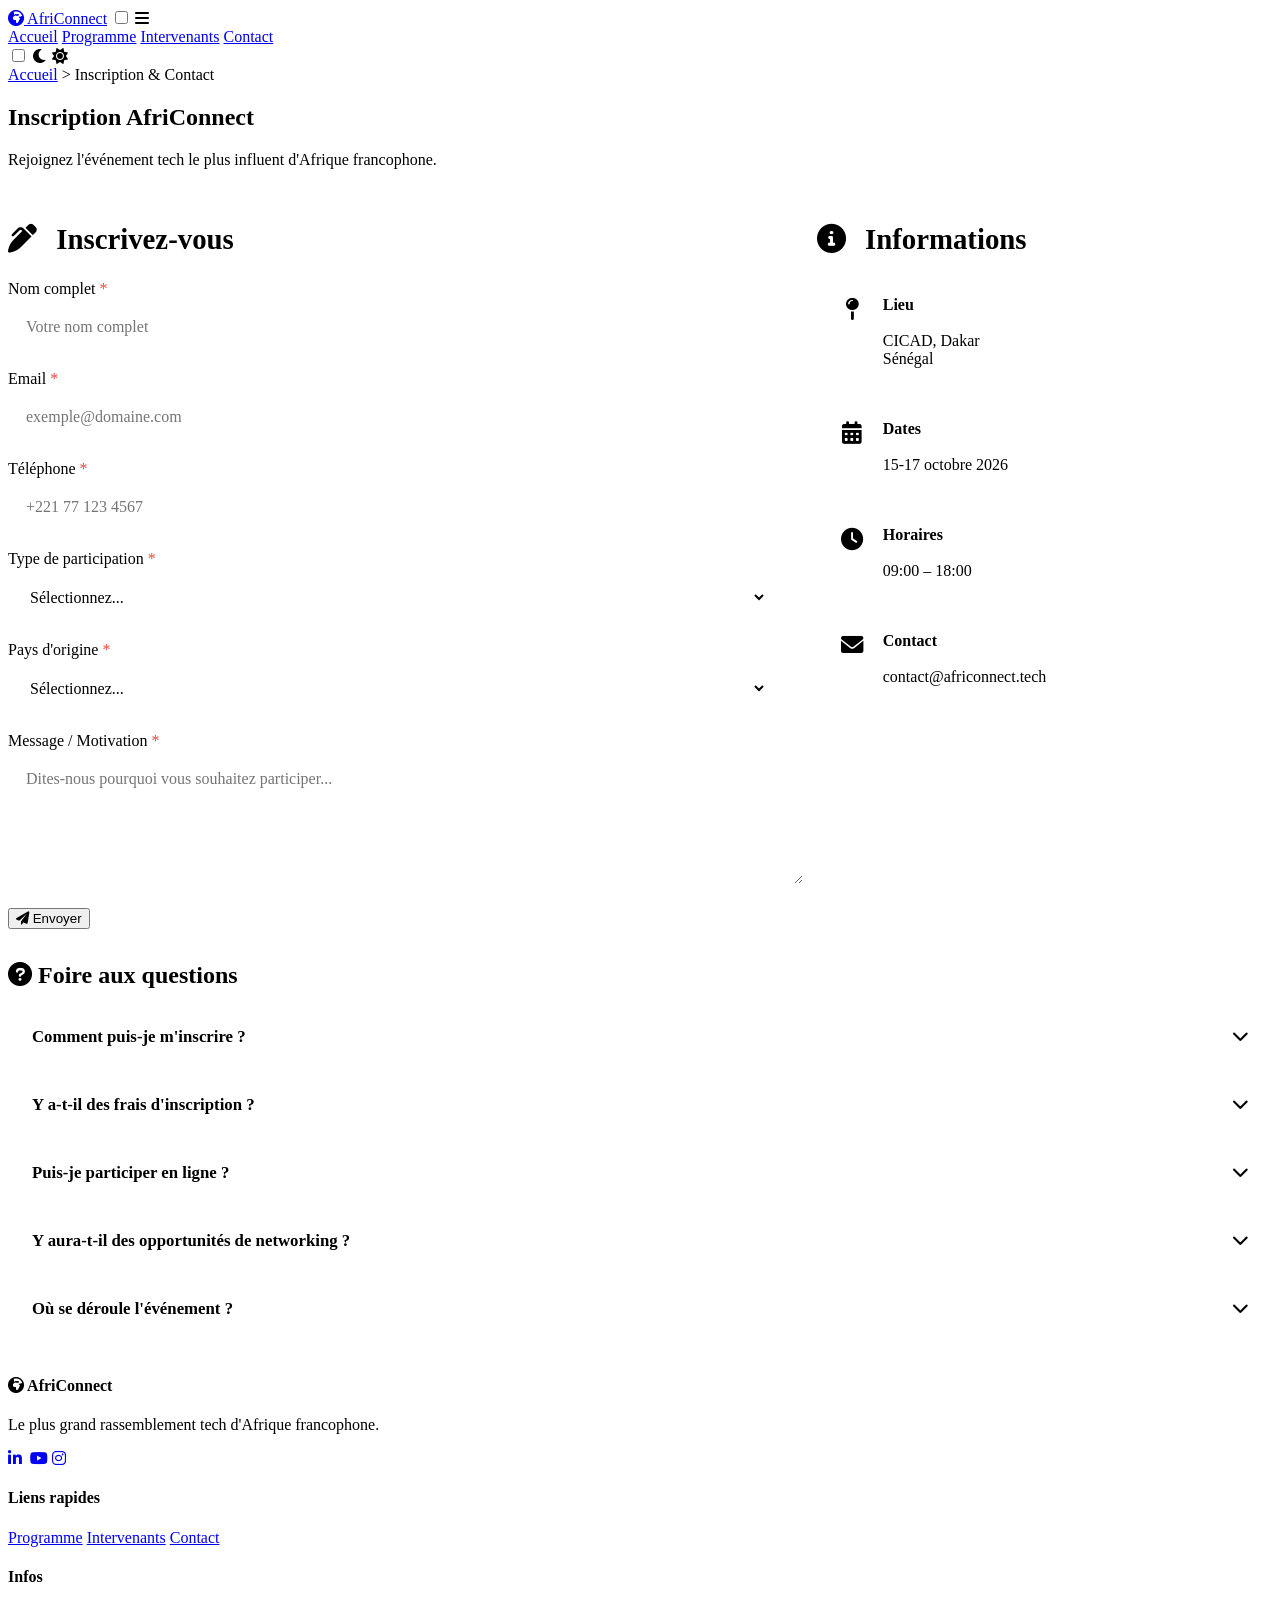
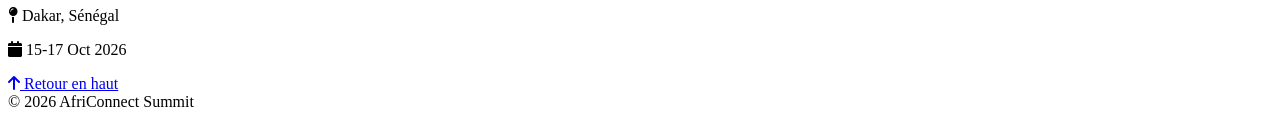
==== commit 48e89f11: "Page Contact - ajout du formulaire d'inscription avec validation JavaScript, FAQ et carte Google Map" ====
--- a/contact.html
+++ b/contact.html
@@ -8,10 +8,11 @@
     <link rel="preconnect" href="https://fonts.gstatic.com" crossorigin />
     <link href="https://fonts.googleapis.com/css2?family=Space+Grotesk:wght@400;500;600;700&display=swap" rel="stylesheet" />
     <link rel="stylesheet" href="https://cdnjs.cloudflare.com/ajax/libs/font-awesome/6.0.0-beta3/css/all.min.css" />
-    <link rel="stylesheet" href="style.css" />
+    <link rel="stylesheet" href="css/style.css" />
 </head>
 <body>
 
+    <!-- ===== NAVBAR ===== -->
     <header class="navbar">
         <a href="index.html" class="logo"><i class="fas fa-globe-africa"></i> AfriConnect</a>
         <input type="checkbox" id="menu-toggle" class="menu-toggle" />
@@ -31,7 +32,10 @@
         </div>
     </header>
 
+    <!-- ===== PAGE CONTACT ===== -->
     <main>
+
+        <!-- Hero interne -->
         <section class="inner-hero">
             <div class="container">
                 <div class="breadcrumb">
@@ -43,14 +47,168 @@
                 <p>Rejoignez l'événement tech le plus influent d'Afrique francophone.</p>
             </div>
         </section>
+
+        <!-- ===== FORMULAIRE 2 COLONNES ===== -->
         <section class="container">
-            <!-- Contenu à venir -->
+            <div class="contact-wrapper">
+                <!-- Formulaire -->
+                <div class="form-col">
+                    <form id="inscriptionForm" novalidate>
+                        <h2><i class="fas fa-pen-alt"></i> Inscrivez-vous</h2>
+                        
+                        <div class="form-group">
+                            <label for="nom">Nom complet <span class="required">*</span></label>
+                            <input type="text" id="nom" placeholder="Votre nom complet" required />
+                            <span class="error-msg" id="nomError">Veuillez saisir votre nom.</span>
+                        </div>
+
+                        <div class="form-group">
+                            <label for="email">Email <span class="required">*</span></label>
+                            <input type="email" id="email" placeholder="exemple@domaine.com" required />
+                            <span class="error-msg" id="emailError">Email invalide (ex: nom@domaine.com).</span>
+                        </div>
+
+                        <div class="form-group">
+                            <label for="telephone">Téléphone <span class="required">*</span></label>
+                            <input type="tel" id="telephone" placeholder="+221 77 123 4567" required />
+                            <span class="error-msg" id="telephoneError">Minimum 8 chiffres.</span>
+                        </div>
+
+                        <div class="form-group">
+                            <label for="participation">Type de participation <span class="required">*</span></label>
+                            <select id="participation" required>
+                                <option value="">Sélectionnez...</option>
+                                <option value="presentiel">Présentiel</option>
+                                <option value="en-ligne">En ligne</option>
+                                <option value="exposant">Exposant</option>
+                                <option value="intervenant">Intervenant</option>
+                            </select>
+                            <span class="error-msg" id="participationError">Veuillez choisir un type.</span>
+                        </div>
+
+                        <div class="form-group">
+                            <label for="pays">Pays d'origine <span class="required">*</span></label>
+                            <select id="pays" required>
+                                <option value="">Sélectionnez...</option>
+                                <option value="Senegal">Sénégal</option>
+                                <option value="CoteIvoire">Côte d'Ivoire</option>
+                                <option value="Mali">Mali</option>
+                                <option value="Nigeria">Nigeria</option>
+                                <option value="Ghana">Ghana</option>
+                                <option value="Maroc">Maroc</option>
+                                <option value="Tunisie">Tunisie</option>
+                                <option value="Algerie">Algérie</option>
+                                <option value="Cameroun">Cameroun</option>
+                                <option value="RD Congo">RD Congo</option>
+                                <option value="Benin">Bénin</option>
+                                <option value="Togo">Togo</option>
+                            </select>
+                            <span class="error-msg" id="paysError">Veuillez sélectionner votre pays.</span>
+                        </div>
+
+                        <div class="form-group">
+                            <label for="message">Message / Motivation <span class="required">*</span></label>
+                            <textarea id="message" rows="4" placeholder="Dites-nous pourquoi vous souhaitez participer..." required></textarea>
+                            <span class="error-msg" id="messageError">Minimum 20 caractères.</span>
+                        </div>
+
+                        <button type="submit" class="btn btn-primary btn-full"><i class="fas fa-paper-plane"></i> Envoyer</button>
+                        <div id="formSuccess" class="success-msg" style="display:none;">
+                            <i class="fas fa-check-circle"></i> Inscription validée ! Merci de votre confiance.
+                        </div>
+                    </form>
+                </div>
+
+                <!-- Infos droite -->
+                <div class="info-col">
+                    <h2><i class="fas fa-info-circle"></i> Informations</h2>
+                    <div class="info-item">
+                        <i class="fas fa-map-pin"></i>
+                        <div><strong>Lieu</strong><br />CICAD, Dakar<br />Sénégal</div>
+                    </div>
+                    <div class="info-item">
+                        <i class="fas fa-calendar-alt"></i>
+                        <div><strong>Dates</strong><br />15-17 octobre 2026</div>
+                    </div>
+                    <div class="info-item">
+                        <i class="fas fa-clock"></i>
+                        <div><strong>Horaires</strong><br />09:00 – 18:00</div>
+                    </div>
+                    <div class="info-item">
+                        <i class="fas fa-envelope"></i>
+                        <div><strong>Contact</strong><br />contact@africonnect.tech</div>
+                    </div>
+
+                    <!-- Carte Google Maps -->
+                    <div class="map-container">
+                        <iframe src="https://www.google.com/maps/embed?pb=!1m18!1m12!1m3!1d15436.78656606714!2d-17.467199!3d14.6937!2m3!1f0!2f0!3f0!3m2!1i1024!2i768!4f13.1!3m3!1m2!1s0xec173d0b2e5c4f7%3A0x5a3a6b6f8c4d8a7!2sDakar%2C%20S%C3%A9n%C3%A9gal!5e0!3m2!1sfr!2sfr!4v1700000000000" 
+                            allowfullscreen="" loading="lazy" referrerpolicy="no-referrer-when-downgrade">
+                        </iframe>
+                    </div>
+                </div>
+            </div>
         </section>
+
+        <!-- ===== FAQ ACCORDÉON CSS PUR ===== -->
         <section class="container section-fade">
-            <!-- Contenu à venir -->
+            <h2 class="section-title"><i class="fas fa-question-circle"></i> Foire aux questions</h2>
+            <div class="faq-container">
+                <div class="faq-item">
+                    <input type="checkbox" id="faq1" />
+                    <label for="faq1" class="faq-question">
+                        <span>Comment puis-je m'inscrire ?</span>
+                        <i class="fas fa-chevron-down"></i>
+                    </label>
+                    <div class="faq-answer">
+                        <p>Vous pouvez vous inscrire directement via le formulaire d'inscription ci-dessus. Une confirmation vous sera envoyée par email.</p>
+                    </div>
+                </div>
+                <div class="faq-item">
+                    <input type="checkbox" id="faq2" />
+                    <label for="faq2" class="faq-question">
+                        <span>Y a-t-il des frais d'inscription ?</span>
+                        <i class="fas fa-chevron-down"></i>
+                    </label>
+                    <div class="faq-answer">
+                        <p>L'inscription est gratuite pour les étudiants et les startups. Pour les professionnels, un tarif préférentiel est disponible jusqu'au 1er septembre.</p>
+                    </div>
+                </div>
+                <div class="faq-item">
+                    <input type="checkbox" id="faq3" />
+                    <label for="faq3" class="faq-question">
+                        <span>Puis-je participer en ligne ?</span>
+                        <i class="fas fa-chevron-down"></i>
+                    </label>
+                    <div class="faq-answer">
+                        <p>Oui, une option de participation à distance est disponible avec accès aux streams et aux sessions de networking virtuelles.</p>
+                    </div>
+                </div>
+                <div class="faq-item">
+                    <input type="checkbox" id="faq4" />
+                    <label for="faq4" class="faq-question">
+                        <span>Y aura-t-il des opportunités de networking ?</span>
+                        <i class="fas fa-chevron-down"></i>
+                    </label>
+                    <div class="faq-answer">
+                        <p>Plusieurs temps de networking sont prévus : pauses café, déjeuners, cocktail de clôture et une application de mise en relation.</p>
+                    </div>
+                </div>
+                <div class="faq-item">
+                    <input type="checkbox" id="faq5" />
+                    <label for="faq5" class="faq-question">
+                        <span>Où se déroule l'événement ?</span>
+                        <i class="fas fa-chevron-down"></i>
+                    </label>
+                    <div class="faq-answer">
+                        <p>Le sommet a lieu au CICAD (Centre International de Conférences Abdou Diouf) à Dakar, Sénégal.</p>
+                    </div>
+                </div>
+            </div>
         </section>
+
     </main>
 
+    <!-- ===== FOOTER ===== -->
     <footer class="container footer">
         <div class="footer-col">
             <h4><i class="fas fa-globe-africa"></i> AfriConnect</h4>
--- a/css/style.css
+++ b/css/style.css
@@ -0,0 +1,805 @@
+
+
+/* NAVBAR SCROLLED */
+.navbar-scrolled {
+    background: var(--blanc);
+    box-shadow: 0 4px 30px rgba(0, 0, 0, 0.12);
+    transition: 0.3s;
+}
+
+body[data-theme="dark"] .navbar-scrolled {
+    background: var(--blanc);
+    box-shadow: 0 4px 30px rgba(0, 0, 0, 0.5);
+}
+
+/* DARK MODE VIA DATA-THEME */
+[data-theme="dark"] {
+    --bg: #121212;
+    --blanc: #1e1e1e;
+    --texte: #ececec;
+    --texte-clair: #b0b0b0;
+    --bordure: #2e2e2e;
+    --ombre: 0 20px 40px -16px rgba(0, 0, 0, 0.7);
+    --aqua: #4fc3b5;
+    --aqua-clair: #7ad6ca;
+}
+
+[data-theme="dark"] .theme-toggle .fa-moon {
+    display: none;
+}
+[data-theme="dark"] .theme-toggle .fa-sun {
+    display: inline-block;
+}
+[data-theme="light"] .theme-toggle .fa-sun {
+    display: none;
+}
+[data-theme="light"] .theme-toggle .fa-moon {
+    display: inline-block;
+}
+
+.section-fade.visible {
+    opacity: 1;
+    transform: translateY(0);
+}
+
+.back-top {
+    opacity: 0;
+    visibility: hidden;
+    transition: opacity 0.3s ease, visibility 0.3s ease, background 0.2s, color 0.2s;
+}
+
+.back-top.visible {
+    opacity: 1;
+    visibility: visible;
+}
+/* ============================================
+   AJOUTS COMMIT 3 - HERO, STATS, INTERVENANTS
+   ============================================ */
+
+/* HERO */
+.hero-badge {
+    display: inline-flex;
+    align-items: center;
+    gap: 10px;
+    background: var(--blanc);
+    border: 1px solid var(--bordure);
+    border-radius: 60px;
+    padding: 8px 22px 8px 18px;
+    font-weight: 500;
+    font-size: 0.9rem;
+    color: var(--texte-clair);
+    box-shadow: var(--ombre);
+    margin-bottom: 24px;
+}
+
+.hero-badge i {
+    color: var(--aqua);
+}
+
+.hero h1 {
+    font-size: clamp(2.8rem, 9vw, 5rem);
+    font-weight: 700;
+    line-height: 1.1;
+}
+
+.hero h1 span {
+    color: var(--aqua);
+    border-bottom: 4px solid var(--aqua-clair);
+}
+
+.hero p {
+    font-size: 1.25rem;
+    color: var(--texte-clair);
+    max-width: 580px;
+    margin: 20px 0 24px;
+}
+
+.hero-actions {
+    display: flex;
+    flex-wrap: wrap;
+    gap: 18px;
+    margin-bottom: 30px;
+}
+
+/* COUNTDOWN */
+.countdown {
+    display: flex;
+    gap: 20px;
+    flex-wrap: wrap;
+    margin-top: 8px;
+}
+
+.countdown-item {
+    background: var(--blanc);
+    border: 1px solid var(--bordure);
+    border-radius: 20px;
+    padding: 12px 24px;
+    min-width: 80px;
+    text-align: center;
+    box-shadow: var(--ombre);
+}
+
+.countdown-item .number {
+    font-size: 2.2rem;
+    font-weight: 700;
+    color: var(--aqua);
+    line-height: 1.2;
+}
+
+.countdown-item .label {
+    font-size: 0.8rem;
+    text-transform: uppercase;
+    letter-spacing: 0.06em;
+    color: var(--texte-clair);
+}
+
+/* STATS */
+.stats-grid {
+    display: grid;
+    grid-template-columns: repeat(auto-fit, minmax(160px, 1fr));
+    gap: 28px;
+    margin: 20px 0 40px;
+}
+
+.stat-card {
+    background: var(--blanc);
+    border-radius: var(--coins);
+    padding: 28px 16px;
+    text-align: center;
+    border: 1px solid var(--bordure);
+    box-shadow: var(--ombre);
+    transition: 0.2s;
+}
+
+.stat-card:hover {
+    border-color: var(--aqua-clair);
+    transform: translateY(-4px);
+}
+
+.stat-number {
+    font-size: 3rem;
+    font-weight: 700;
+    color: var(--aqua);
+    line-height: 1.2;
+}
+
+.stat-label {
+    font-size: 1rem;
+    color: var(--texte-clair);
+    margin-top: 4px;
+}
+
+/* POURQUOI PARTICIPER */
+.flex-3 {
+    display: flex;
+    flex-wrap: wrap;
+    gap: 30px;
+    margin: 16px 0 30px;
+}
+
+.flex-3 .arg {
+    flex: 1 1 220px;
+    background: var(--blanc);
+    border-radius: var(--coins);
+    padding: 32px 24px;
+    border: 1px solid var(--bordure);
+    box-shadow: var(--ombre);
+    transition: 0.25s;
+}
+
+.flex-3 .arg:hover {
+    transform: translateY(-6px);
+    border-color: var(--aqua-clair);
+}
+
+.flex-3 .arg i {
+    font-size: 2.6rem;
+    color: var(--aqua);
+    margin-bottom: 18px;
+}
+
+.flex-3 .arg h3 {
+    font-size: 1.4rem;
+    font-weight: 600;
+}
+
+.flex-3 .arg p {
+    color: var(--texte-clair);
+    margin-top: 6px;
+}
+
+/* INTERVENANTS (accueil) */
+.speakers-grid {
+    display: grid;
+    grid-template-columns: repeat(auto-fit, minmax(180px, 1fr));
+    gap: 28px;
+    margin: 16px 0 24px;
+}
+
+.speaker-card {
+    background: var(--blanc);
+    border-radius: var(--coins);
+    padding: 28px 14px;
+    text-align: center;
+    border: 1px solid var(--bordure);
+    transition: 0.25s;
+    box-shadow: var(--ombre);
+}
+
+.speaker-card:hover {
+    transform: scale(0.96);
+    border-color: var(--aqua);
+}
+
+.speaker-card .avatar {
+    width: 80px;
+    height: 80px;
+    border-radius: 50%;
+    background: var(--aqua-clair);
+    margin: 0 auto 14px;
+    display: flex;
+    align-items: center;
+    justify-content: center;
+    font-size: 2rem;
+    color: #fff;
+    font-weight: 600;
+}
+
+.speaker-card h4 {
+    font-weight: 600;
+    font-size: 1.1rem;
+}
+
+.speaker-card .title {
+    color: var(--texte-clair);
+    font-size: 0.9rem;
+}
+
+.speaker-card .country {
+    font-size: 0.8rem;
+    color: var(--aqua);
+    font-weight: 500;
+}
+
+/* SPONSORS */
+.sponsors-tier {
+    display: flex;
+    flex-wrap: wrap;
+    align-items: center;
+    justify-content: center;
+    gap: 40px 60px;
+    margin: 20px 0 30px;
+}
+
+.sponsor {
+    background: var(--blanc);
+    border: 1px solid var(--bordure);
+    border-radius: 20px;
+    padding: 16px 32px;
+    box-shadow: var(--ombre);
+    font-weight: 600;
+    color: var(--texte-clair);
+    transition: 0.2s;
+    display: flex;
+    align-items: center;
+    gap: 12px;
+}
+
+.sponsor i {
+    color: var(--aqua);
+}
+
+.sponsor.gold {
+    font-size: 2rem;
+    padding: 24px 48px;
+    border-color: #d4af37;
+}
+
+.sponsor.silver {
+    font-size: 1.5rem;
+    padding: 18px 36px;
+    border-color: #b0b0b0;
+}
+
+.sponsor.bronze {
+    font-size: 1.2rem;
+    padding: 14px 28px;
+    border-color: #cd7f32;
+}
+
+.sponsor:hover {
+    transform: scale(1.02);
+    border-color: var(--aqua);
+}
+
+/* ============================================
+   COMMIT 4 - STYLES PAGE PROGRAMME
+   ============================================ */
+
+/* ===== ONGLETS ===== */
+.tabs-container {
+    margin: 40px 0 20px;
+}
+
+.tabs-nav {
+    display: flex;
+    gap: 8px;
+    border-bottom: 2px solid var(--bordure);
+    padding-bottom: 4px;
+    flex-wrap: wrap;
+}
+
+.tab-btn {
+    background: none;
+    border: none;
+    padding: 14px 32px;
+    font-family: inherit;
+    font-weight: 600;
+    font-size: 1rem;
+    color: var(--texte-clair);
+    cursor: pointer;
+    border-radius: 12px 12px 0 0;
+    transition: 0.3s;
+}
+
+.tab-btn:hover {
+    color: var(--texte);
+    background: var(--blanc);
+}
+
+.tab-btn.active {
+    color: var(--aqua);
+    background: var(--blanc);
+    border-bottom: 3px solid var(--aqua);
+}
+
+.tab-content {
+    display: none;
+    padding: 24px 0;
+    animation: fadeTab 0.4s ease;
+}
+
+.tab-content.active {
+    display: block;
+}
+
+@keyframes fadeTab {
+    0% { opacity: 0; transform: translateY(10px); }
+    100% { opacity: 1; transform: translateY(0); }
+}
+
+.day-title {
+    font-size: 1.4rem;
+    font-weight: 600;
+    margin-bottom: 18px;
+    color: var(--aqua);
+}
+
+.day-title i {
+    margin-right: 12px;
+}
+
+/* ===== TABLEAU PROGRAMME ===== */
+.schedule {
+    width: 100%;
+    border-collapse: collapse;
+    border-radius: var(--coins);
+    overflow: hidden;
+    box-shadow: var(--ombre);
+}
+
+.schedule thead {
+    background: var(--aqua);
+    color: #fff;
+}
+
+.schedule th {
+    padding: 14px 20px;
+    text-align: left;
+    font-weight: 600;
+}
+
+.schedule td {
+    padding: 14px 20px;
+    border-bottom: 1px solid var(--bordure);
+}
+
+.schedule tbody tr:nth-child(even) {
+    background: var(--blanc);
+}
+
+.schedule tbody tr:nth-child(odd) {
+    background: var(--bg);
+}
+
+.schedule tbody tr:hover {
+    background: var(--aqua-clair);
+    color: #fff;
+}
+
+/* ===== THÉMATIQUES ===== */
+.themes-grid {
+    display: grid;
+    grid-template-columns: repeat(2, 1fr);
+    gap: 28px;
+    margin: 20px 0 40px;
+}
+
+.theme-card {
+    background: var(--blanc);
+    border-radius: var(--coins);
+    padding: 32px 28px;
+    border: 1px solid var(--bordure);
+    box-shadow: var(--ombre);
+    transition: 0.3s;
+    text-align: center;
+}
+
+.theme-card:hover {
+    transform: translateY(-6px);
+    border-color: var(--aqua);
+}
+
+.theme-card i {
+    font-size: 2.8rem;
+    color: var(--aqua);
+    margin-bottom: 14px;
+}
+
+.theme-card h3 {
+    font-size: 1.3rem;
+    font-weight: 600;
+}
+
+.theme-card p {
+    color: var(--texte-clair);
+    margin-top: 6px;
+}
+/* ============================================
+   COMMIT 5 - STYLES PAGE INTERVENANTS
+   ============================================ */
+
+/* ===== FILTRES ===== */
+.filters-container {
+    display: flex;
+    gap: 12px;
+    flex-wrap: wrap;
+    margin: 20px 0 32px;
+}
+
+.filter-btn {
+    background: var(--blanc);
+    border: 1px solid var(--bordure);
+    padding: 10px 24px;
+    border-radius: 60px;
+    font-family: inherit;
+    font-weight: 500;
+    font-size: 0.95rem;
+    color: var(--texte-clair);
+    cursor: pointer;
+    transition: 0.25s;
+    box-shadow: var(--ombre);
+}
+
+.filter-btn:hover {
+    border-color: var(--aqua);
+    color: var(--texte);
+    transform: translateY(-2px);
+}
+
+.filter-btn.active {
+    background: var(--aqua);
+    border-color: var(--aqua);
+    color: #fff;
+}
+
+/* ===== GRILLE INTERVENANTS ===== */
+.speakers-grid-full {
+    display: grid;
+    grid-template-columns: repeat(3, 1fr);
+    gap: 28px;
+    margin: 16px 0 40px;
+}
+
+.speaker-full {
+    background: var(--blanc);
+    border-radius: var(--coins);
+    padding: 32px 20px;
+    text-align: center;
+    border: 1px solid var(--bordure);
+    transition: 0.3s;
+    box-shadow: var(--ombre);
+}
+
+.speaker-full:hover {
+    transform: translateY(-8px);
+    box-shadow: 0 30px 50px -20px rgba(26, 156, 138, 0.2);
+    border-color: var(--aqua);
+}
+
+.speaker-full .avatar-lg {
+    width: 100px;
+    height: 100px;
+    border-radius: 50%;
+    background: var(--aqua-clair);
+    margin: 0 auto 16px;
+    display: flex;
+    align-items: center;
+    justify-content: center;
+    font-size: 2.6rem;
+    color: #fff;
+    font-weight: 600;
+}
+
+.speaker-full h4 {
+    font-weight: 600;
+    font-size: 1.2rem;
+}
+
+.speaker-full .specialite {
+    color: var(--texte-clair);
+    font-size: 0.95rem;
+    margin: 4px 0;
+}
+
+.speaker-full .pays {
+    font-size: 0.85rem;
+    color: var(--aqua);
+    font-weight: 500;
+}
+
+.speaker-full .pays i {
+    margin-right: 6px;
+}
+
+.speaker-full .tag {
+    display: inline-block;
+    margin-top: 10px;
+    padding: 4px 16px;
+    border-radius: 60px;
+    font-size: 0.75rem;
+    font-weight: 600;
+    background: var(--aqua-clair);
+    color: #fff;
+}
+
+.speaker-full.hidden {
+    display: none;
+}
+/* ============================================
+   COMMIT 6 - STYLES PAGE CONTACT
+   ============================================ */
+
+/* ===== FORMULAIRE 2 COLONNES ===== */
+.contact-wrapper {
+    display: flex;
+    gap: 50px;
+    margin: 30px 0 20px;
+    align-items: flex-start;
+}
+
+.form-col {
+    flex: 2;
+}
+
+.info-col {
+    flex: 1.2;
+    position: sticky;
+    top: 100px;
+}
+
+.form-col h2 {
+    font-size: 1.8rem;
+    font-weight: 600;
+    margin-bottom: 24px;
+}
+
+.form-col h2 i {
+    color: var(--aqua);
+    margin-right: 12px;
+}
+
+/* ===== FORMULAIRES ===== */
+.form-group {
+    margin-bottom: 20px;
+}
+
+.form-group label {
+    display: block;
+    font-weight: 500;
+    margin-bottom: 6px;
+}
+
+.form-group .required {
+    color: #e74c3c;
+}
+
+.form-group input,
+.form-group select,
+.form-group textarea {
+    width: 100%;
+    padding: 14px 18px;
+    border: 2px solid var(--bordure);
+    border-radius: 16px;
+    font-family: inherit;
+    font-size: 1rem;
+    background: var(--blanc);
+    color: var(--texte);
+    transition: 0.25s;
+    outline: none;
+}
+
+.form-group input:focus,
+.form-group select:focus,
+.form-group textarea:focus {
+    border-color: var(--aqua);
+    box-shadow: 0 0 0 4px rgba(26, 156, 138, 0.1);
+}
+
+.form-group textarea {
+    resize: vertical;
+    min-height: 100px;
+}
+
+/* ===== VALIDATION ===== */
+.form-group input.error,
+.form-group select.error,
+.form-group textarea.error {
+    border-color: #e74c3c;
+}
+
+.form-group input.success,
+.form-group select.success,
+.form-group textarea.success {
+    border-color: #27ae60;
+}
+
+.error-msg {
+    display: none;
+    color: #e74c3c;
+    font-size: 0.85rem;
+    margin-top: 4px;
+}
+
+.error-msg.visible {
+    display: block;
+}
+
+.success-msg {
+    background: #27ae60;
+    color: #fff;
+    padding: 16px 24px;
+    border-radius: 16px;
+    margin-top: 16px;
+    display: none;
+    font-weight: 500;
+}
+
+.success-msg i {
+    margin-right: 10px;
+}
+
+.success-msg.show {
+    display: block;
+    animation: fadeSuccess 0.5s ease;
+}
+
+@keyframes fadeSuccess {
+    0% { opacity: 0; transform: scale(0.95); }
+    100% { opacity: 1; transform: scale(1); }
+}
+
+/* ===== INFOS DROITE ===== */
+.info-col h2 {
+    font-size: 1.8rem;
+    font-weight: 600;
+    margin-bottom: 24px;
+}
+
+.info-col h2 i {
+    color: var(--aqua);
+    margin-right: 12px;
+}
+
+.info-item {
+    display: flex;
+    gap: 16px;
+    margin-bottom: 20px;
+    padding: 16px 20px;
+    background: var(--blanc);
+    border-radius: var(--coins);
+    border: 1px solid var(--bordure);
+    box-shadow: var(--ombre);
+}
+
+.info-item i {
+    font-size: 1.4rem;
+    color: var(--aqua);
+    width: 30px;
+    text-align: center;
+    margin-top: 2px;
+}
+
+.info-item strong {
+    display: block;
+    font-weight: 600;
+}
+
+/* ===== CARTE MAPS ===== */
+.map-container {
+    margin-top: 20px;
+    border-radius: var(--coins);
+    overflow: hidden;
+    border: 1px solid var(--bordure);
+    box-shadow: var(--ombre);
+}
+
+.map-container iframe {
+    width: 100%;
+    height: 220px;
+    border: 0;
+    display: block;
+}
+
+/* ===== FAQ ACCORDEON CSS PUR ===== */
+.faq-container {
+    margin: 20px 0 40px;
+    display: flex;
+    flex-direction: column;
+    gap: 12px;
+}
+
+.faq-item {
+    background: var(--blanc);
+    border: 1px solid var(--bordure);
+    border-radius: var(--coins);
+    overflow: hidden;
+    box-shadow: var(--ombre);
+    transition: 0.3s;
+}
+
+.faq-item:hover {
+    border-color: var(--aqua-clair);
+}
+
+.faq-item input {
+    display: none;
+}
+
+.faq-question {
+    display: flex;
+    justify-content: space-between;
+    align-items: center;
+    padding: 18px 24px;
+    cursor: pointer;
+    font-weight: 600;
+    font-size: 1.05rem;
+    transition: 0.2s;
+    user-select: none;
+}
+
+.faq-question:hover {
+    background: var(--bg);
+}
+
+.faq-question i {
+    transition: transform 0.3s ease;
+    color: var(--aqua);
+}
+
+.faq-item input:checked ~ .faq-question i {
+    transform: rotate(180deg);
+}
+
+.faq-answer {
+    max-height: 0;
+    overflow: hidden;
+    transition: max-height 0.4s ease, padding 0.3s ease;
+    padding: 0 24px;
+    color: var(--texte-clair);
+}
+
+.faq-item input:checked ~ .faq-answer {
+    max-height: 200px;
+    padding: 0 24px 20px;
+}
